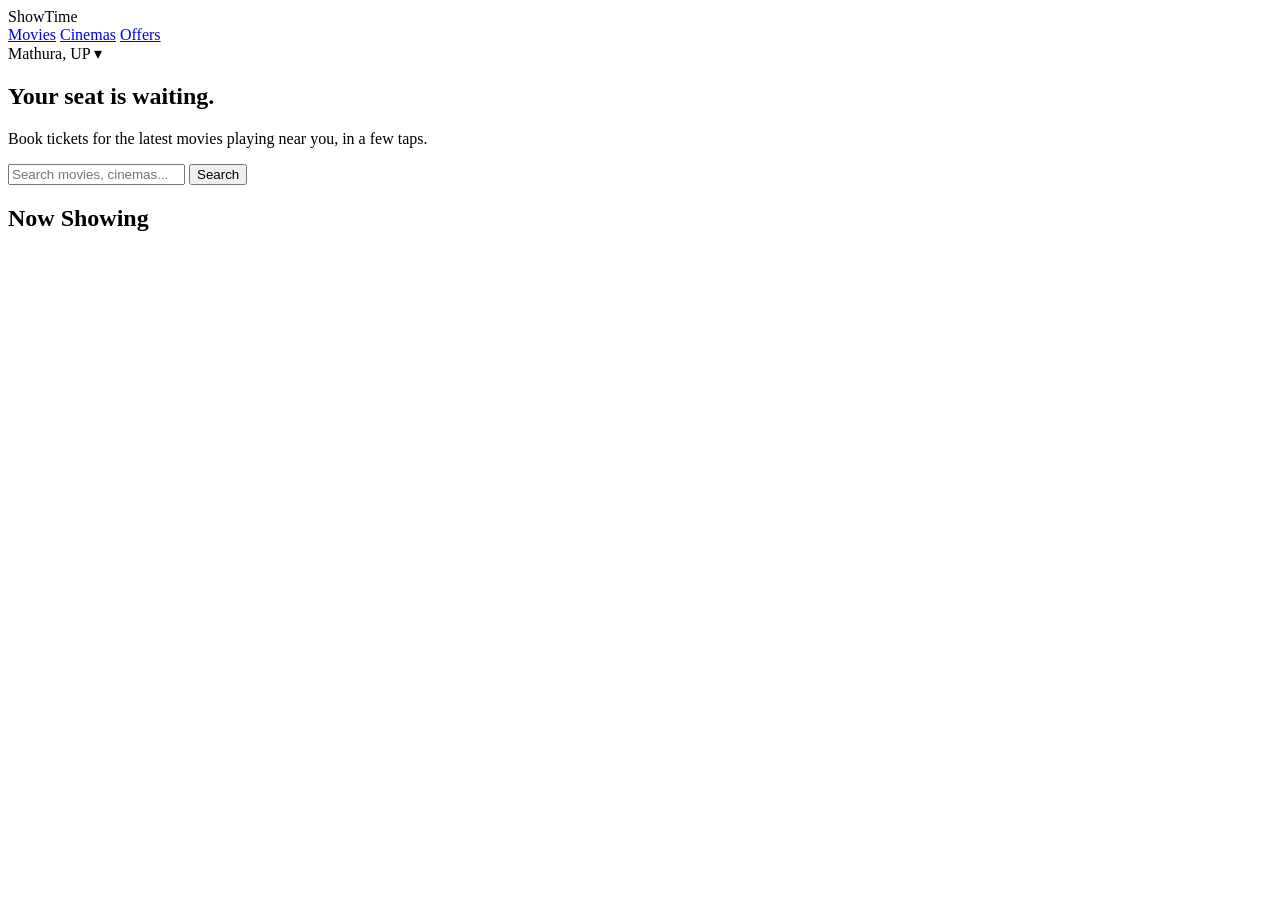
==== index.html @ fbb09d0e "landing page" ====
<!DOCTYPE html>
<html lang="en">
<head>
<meta charset="UTF-8">
<meta name="viewport" content="width=device-width, initial-scale=1">
<title>ShowTime — Book Movie Tickets</title>
<link rel="stylesheet" href="css/style.css">
</head>
<body>

  <nav class="navbar">
    <div class="logo">Show<span>Time</span></div>
    <div class="nav-links">
      <a href="index.html">Movies</a>
      <a href="#">Cinemas</a>
      <a href="#">Offers</a>
    </div>
    <div class="city-picker">Mathura, UP ▾</div>
  </nav>

  <section class="hero">
    <h1>Your seat is waiting.</h1>
    <p>Book tickets for the latest movies playing near you, in a few taps.</p>
    <div class="search-bar">
      <input type="text" placeholder="Search movies, cinemas...">
      <button>Search</button>
    </div>
  </section>

  <div class="section-heading">
    <h2>Now Showing</h2>
    <span id="movie-count"></span>
  </div>

  <div class="movie-grid" id="movie-grid">
    <!-- movie cards injected by js/script.js -->
  </div>

  <script src="js/script.js"></script>
</body>
</html>
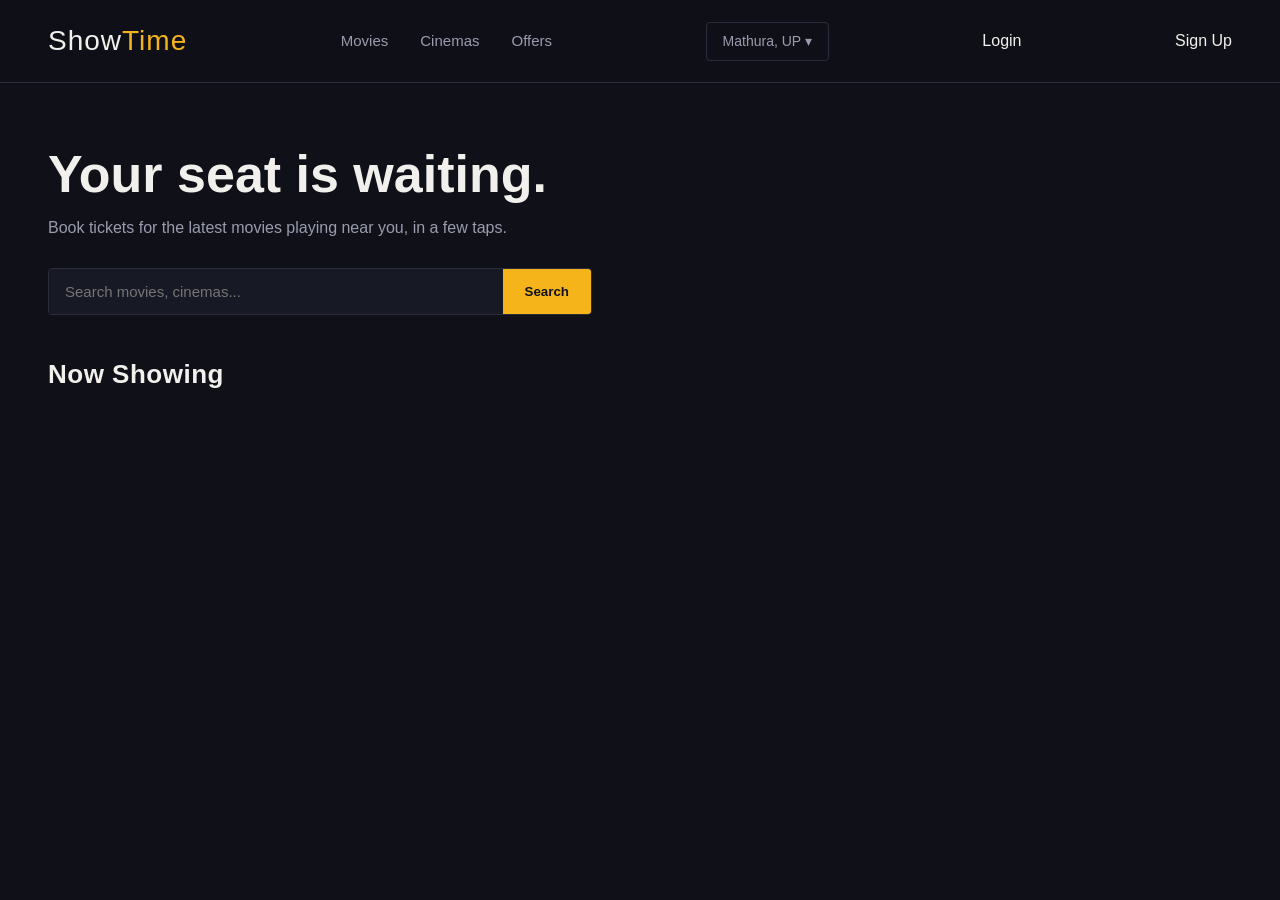
==== commit 0e29f29c: "login/signup btn added" ====
--- a/index.html
+++ b/index.html
@@ -4,7 +4,7 @@
 <meta charset="UTF-8">
 <meta name="viewport" content="width=device-width, initial-scale=1">
 <title>ShowTime — Book Movie Tickets</title>
-<link rel="stylesheet" href="css/style.css">
+<link rel="stylesheet" href="style.css">
 </head>
 <body>
 
@@ -16,6 +16,8 @@
       <a href="#">Offers</a>
     </div>
     <div class="city-picker">Mathura, UP ▾</div>
+    <a href="login.html" class="login-btn">Login</a>
+    <a href="signup.html" class="signup-btn">Sign Up</a>
   </nav>
 
   <section class="hero">
@@ -38,4 +40,4 @@
 
   <script src="js/script.js"></script>
 </body>
-</html>
+</html>
--- a/style.css
+++ b/style.css
@@ -0,0 +1,382 @@
+
+:root {
+  --bg: #101118;
+  --bg-raised: #171925;
+  --card: #1c1e2b;
+  --text: #F1F0EC;
+  --text-dim: #9A9CAE;
+  --gold: #F4B41A;
+  --border: #2A2C3B;
+  --radius: 4px;
+}
+
+* { box-sizing: border-box; margin: 0; padding: 0; }
+
+body {
+  background: var(--bg);
+  color: var(--text);
+  font-family: 'Inter', sans-serif;
+  line-height: 1.5;
+}
+
+a { color: inherit; text-decoration: none; }
+
+/* ---------- NAVBAR ---------- */
+.navbar {
+  display: flex;
+  align-items: center;
+  justify-content: space-between;
+  padding: 20px 48px;
+  border-bottom: 1px solid var(--border);
+  position: sticky;
+  top: 0;
+  background: rgba(16,17,24,0.92);
+  backdrop-filter: blur(6px);
+  z-index: 10;
+}
+
+.logo {
+  font-family: 'Bebas Neue', sans-serif;
+  font-size: 28px;
+  letter-spacing: 1px;
+}
+
+.logo span { color: var(--gold); }
+
+.nav-links { display: flex; gap: 32px; font-size: 15px; color: var(--text-dim); }
+.nav-links a:hover { color: var(--text); }
+
+.city-picker {
+  border: 1px solid var(--border);
+  padding: 8px 16px;
+  border-radius: var(--radius);
+  font-size: 14px;
+  color: var(--text-dim);
+}
+
+/* ---------- HERO ---------- */
+.hero {
+  padding: 64px 48px 40px;
+  max-width: 640px;
+}
+
+.hero h1 {
+  font-family: 'Bebas Neue', sans-serif;
+  font-size: 52px;
+  line-height: 1.05;
+  margin-bottom: 14px;
+}
+
+.hero p {
+  color: var(--text-dim);
+  font-size: 16px;
+  margin-bottom: 28px;
+}
+
+.search-bar {
+  display: flex;
+  border: 1px solid var(--border);
+  border-radius: var(--radius);
+  overflow: hidden;
+}
+
+.search-bar input {
+  flex: 1;
+  background: var(--bg-raised);
+  border: none;
+  padding: 14px 16px;
+  color: var(--text);
+  font-size: 15px;
+}
+
+.search-bar input:focus { outline: none; }
+
+.search-bar button {
+  background: var(--gold);
+  color: #101118;
+  border: none;
+  padding: 0 22px;
+  font-weight: 600;
+  cursor: pointer;
+}
+
+/* ---------- MOVIE GRID ---------- */
+.section-heading {
+  padding: 0 48px;
+  margin-bottom: 20px;
+  display: flex;
+  align-items: baseline;
+  justify-content: space-between;
+}
+
+.section-heading h2 {
+  font-family: 'Bebas Neue', sans-serif;
+  font-size: 26px;
+  letter-spacing: 0.5px;
+}
+
+.section-heading span { color: var(--text-dim); font-size: 14px; }
+
+.movie-grid {
+  padding: 0 48px 60px;
+  display: grid;
+  grid-template-columns: repeat(auto-fill, minmax(220px, 1fr));
+  gap: 24px;
+}
+
+.movie-card {
+  background: var(--card);
+  border: 1px solid var(--border);
+  border-radius: var(--radius);
+  overflow: hidden;
+  cursor: pointer;
+  transition: border-color 0.15s ease;
+}
+
+.movie-card:hover { border-color: var(--gold); }
+
+.movie-poster {
+  height: 260px;
+  display: flex;
+  align-items: flex-end;
+  padding: 14px;
+  position: relative;
+}
+
+.movie-poster .cert {
+  position: absolute;
+  top: 12px;
+  right: 12px;
+  background: rgba(0,0,0,0.55);
+  padding: 2px 8px;
+  font-size: 12px;
+  border-radius: var(--radius);
+}
+
+.movie-poster .rating {
+  background: rgba(0,0,0,0.55);
+  padding: 4px 10px;
+  border-radius: var(--radius);
+  font-size: 13px;
+  font-weight: 600;
+}
+
+.movie-info { padding: 14px 16px 18px; }
+
+.movie-info h3 { font-size: 16px; margin-bottom: 4px; }
+
+.movie-info p { font-size: 13px; color: var(--text-dim); }
+
+.movie-info .meta { margin-top: 8px; font-size: 12px; color: var(--text-dim); display: flex; gap: 10px; }
+
+/* ---------- SEAT SELECTION (page 2, WIP) ---------- */
+.seat-page { padding: 40px 48px; max-width: 900px; margin: 0 auto; }
+
+.screen-label {
+  text-align: center;
+  color: var(--text-dim);
+  font-size: 13px;
+  letter-spacing: 3px;
+  margin-bottom: 6px;
+}
+
+.screen-curve {
+  height: 6px;
+  background: linear-gradient(90deg, transparent, var(--gold), transparent);
+  border-radius: 50%;
+  margin-bottom: 40px;
+}
+
+.seat-map { display: grid; gap: 10px; justify-content: center; margin-bottom: 40px; }
+
+.seat-row { display: flex; gap: 10px; align-items: center; justify-content: center; }
+
+.row-label { width: 20px; color: var(--text-dim); font-size: 13px; }
+
+.seat {
+  width: 28px;
+  height: 28px;
+  border-radius: 6px 6px 2px 2px;
+  border: 1px solid var(--border);
+  background: var(--bg-raised);
+  cursor: pointer;
+}
+
+.seat.selected { background: var(--gold); border-color: var(--gold); }
+.seat.taken { background: #3a3c4d; cursor: not-allowed; opacity: 0.5; }
+
+.legend { display: flex; gap: 24px; justify-content: center; font-size: 13px; color: var(--text-dim); margin-bottom: 32px; }
+.legend .box { display: inline-block; width: 14px; height: 14px; border-radius: 3px; margin-right: 6px; vertical-align: middle; }
+
+.booking-summary {
+  border-top: 1px solid var(--border);
+  padding-top: 24px;
+  display: flex;
+  justify-content: space-between;
+  align-items: center;
+}
+
+.pay-btn {
+  background: var(--gold);
+  color: #101118;
+  border: none;
+  padding: 14px 32px;
+  font-weight: 700;
+  border-radius: var(--radius);
+  cursor: pointer;
+  font-size: 15px;
+}
+
+/* ---------- AUTH (login.html / signup.html) ---------- */
+.auth-page {
+  max-width: 380px;
+  margin: 60px auto;
+  padding: 32px;
+  background: var(--card);
+  border: 1px solid var(--border);
+  border-radius: var(--radius);
+}
+
+.auth-page h2 {
+  font-family: 'Bebas Neue', sans-serif;
+  font-size: 30px;
+  margin-bottom: 6px;
+}
+
+.auth-page p.sub { color: var(--text-dim); font-size: 14px; margin-bottom: 24px; }
+
+.form-group { margin-bottom: 16px; }
+
+.form-group label { display: block; font-size: 13px; color: var(--text-dim); margin-bottom: 6px; }
+
+.form-group input {
+  width: 100%;
+  background: var(--bg-raised);
+  border: 1px solid var(--border);
+  border-radius: var(--radius);
+  padding: 12px 14px;
+  color: var(--text);
+  font-size: 14px;
+}
+
+.form-group input:focus { outline: none; border-color: var(--gold); }
+
+.auth-submit {
+  width: 100%;
+  background: var(--gold);
+  color: #101118;
+  border: none;
+  padding: 13px;
+  border-radius: var(--radius);
+  font-weight: 700;
+  font-size: 15px;
+  cursor: pointer;
+  margin-top: 8px;
+}
+
+.auth-switch { text-align: center; margin-top: 18px; font-size: 13px; color: var(--text-dim); }
+.auth-switch a { color: var(--gold); }
+
+/* ---------- SHOWTIMES (showtimes.html) ---------- */
+.showtimes-page { padding: 40px 48px; max-width: 800px; margin: 0 auto; }
+
+.showtimes-page h2 { font-family: 'Bebas Neue', sans-serif; font-size: 30px; margin-bottom: 4px; }
+.showtimes-page p.sub { color: var(--text-dim); margin-bottom: 28px; }
+
+.picker-label { font-size: 13px; color: var(--text-dim); margin-bottom: 10px; text-transform: uppercase; letter-spacing: 1px; }
+
+.date-row, .cinema-row { display: flex; gap: 10px; flex-wrap: wrap; margin-bottom: 30px; }
+
+.date-chip, .cinema-card, .time-chip {
+  border: 1px solid var(--border);
+  background: var(--card);
+  border-radius: var(--radius);
+  padding: 10px 16px;
+  cursor: pointer;
+  font-size: 14px;
+}
+
+.date-chip.active, .cinema-card.active, .time-chip.active {
+  border-color: var(--gold);
+  background: rgba(244, 180, 26, 0.1);
+  color: var(--gold);
+}
+
+.cinema-card { flex: 1 1 220px; }
+.cinema-card h4 { font-size: 15px; margin-bottom: 4px; color: var(--text); }
+.cinema-card p { font-size: 12px; color: var(--text-dim); }
+
+.time-row { display: flex; gap: 10px; flex-wrap: wrap; margin-bottom: 36px; }
+
+.continue-btn {
+  background: var(--gold);
+  color: #101118;
+  border: none;
+  padding: 14px 36px;
+  font-weight: 700;
+  border-radius: var(--radius);
+  cursor: pointer;
+  font-size: 15px;
+}
+
+/* ---------- PAYMENT (payment.html) ---------- */
+.payment-page { padding: 40px 48px; max-width: 640px; margin: 0 auto; }
+
+.payment-page h2 { font-family: 'Bebas Neue', sans-serif; font-size: 30px; margin-bottom: 20px; }
+
+.order-summary {
+  background: var(--card);
+  border: 1px solid var(--border);
+  border-radius: var(--radius);
+  padding: 18px 20px;
+  margin-bottom: 28px;
+  font-size: 14px;
+}
+
+.order-summary .row { display: flex; justify-content: space-between; padding: 6px 0; color: var(--text-dim); }
+.order-summary .row.total { color: var(--text); font-weight: 700; border-top: 1px solid var(--border); margin-top: 8px; padding-top: 12px; }
+
+.pay-methods { display: flex; gap: 12px; margin-bottom: 28px; }
+
+.pay-method {
+  flex: 1;
+  border: 1px solid var(--border);
+  border-radius: var(--radius);
+  padding: 16px;
+  text-align: center;
+  cursor: pointer;
+  font-size: 14px;
+}
+
+.pay-method.active { border-color: var(--gold); color: var(--gold); }
+
+.confirm-box {
+  text-align: center;
+  padding: 40px 20px;
+}
+
+.confirm-box .tick {
+  width: 64px; height: 64px;
+  border-radius: 50%;
+  background: var(--gold);
+  color: #101118;
+  font-size: 32px;
+  display: flex; align-items: center; justify-content: center;
+  margin: 0 auto 20px;
+}
+
+.qr-box {
+  width: 140px; height: 140px;
+  background: var(--bg-raised);
+  border: 1px dashed var(--border);
+  margin: 24px auto;
+  display: flex; align-items: center; justify-content: center;
+  color: var(--text-dim);
+  font-size: 12px;
+}
+
+@media (max-width: 640px) {
+  .navbar, .hero, .section-heading, .movie-grid, .seat-page, .auth-page, .showtimes-page, .payment-page { padding-left: 20px; padding-right: 20px; }
+  .nav-links { display: none; }
+  .hero h1 { font-size: 38px; }
+}
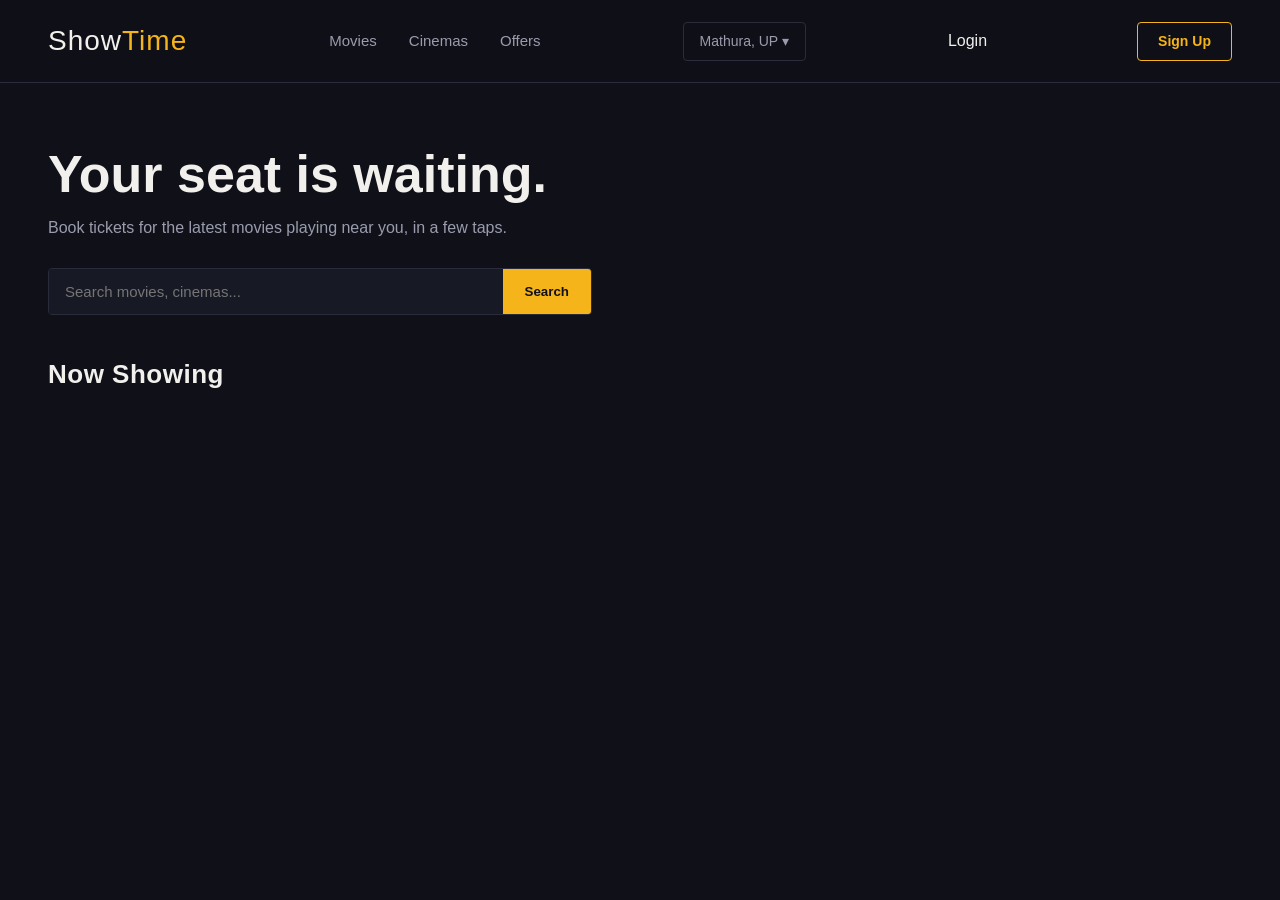
==== commit 371db896: "changes" ====
--- a/index.html
+++ b/index.html
@@ -40,4 +40,4 @@
 
   <script src="js/script.js"></script>
 </body>
-</html>+</html>
--- a/style.css
+++ b/style.css
@@ -73,6 +73,17 @@
   margin-bottom: 28px;
 }
 
+.signup-btn {
+  margin-left: 8px;
+  background: transparent;
+  border: 1px solid var(--gold);
+  color: var(--gold);
+  padding: 8px 20px;
+  border-radius: var(--radius);
+  font-size: 14px;
+  font-weight: 600;
+}
+
 .search-bar {
   display: flex;
   border: 1px solid var(--border);
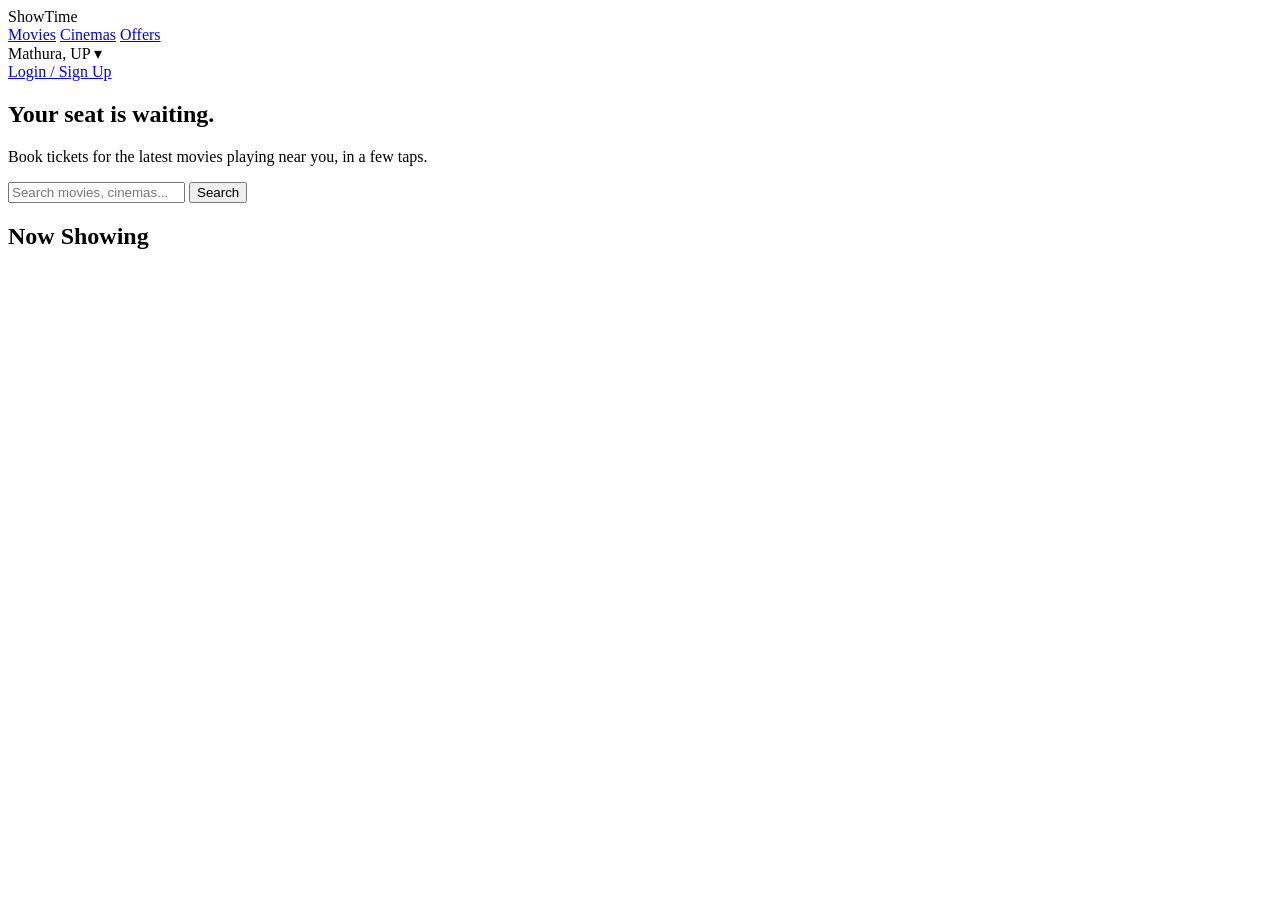
==== commit f4b51353: "index" ====
--- a/index.html
+++ b/index.html
@@ -4,7 +4,7 @@
 <meta charset="UTF-8">
 <meta name="viewport" content="width=device-width, initial-scale=1">
 <title>ShowTime — Book Movie Tickets</title>
-<link rel="stylesheet" href="style.css">
+<link rel="stylesheet" href="css/style.css">
 </head>
 <body>
 
@@ -16,8 +16,7 @@
       <a href="#">Offers</a>
     </div>
     <div class="city-picker">Mathura, UP ▾</div>
-    <a href="login.html" class="login-btn">Login</a>
-    <a href="signup.html" class="signup-btn">Sign Up</a>
+    <a href="login.html" class="login-btn">Login / Sign Up</a>
   </nav>
 
   <section class="hero">
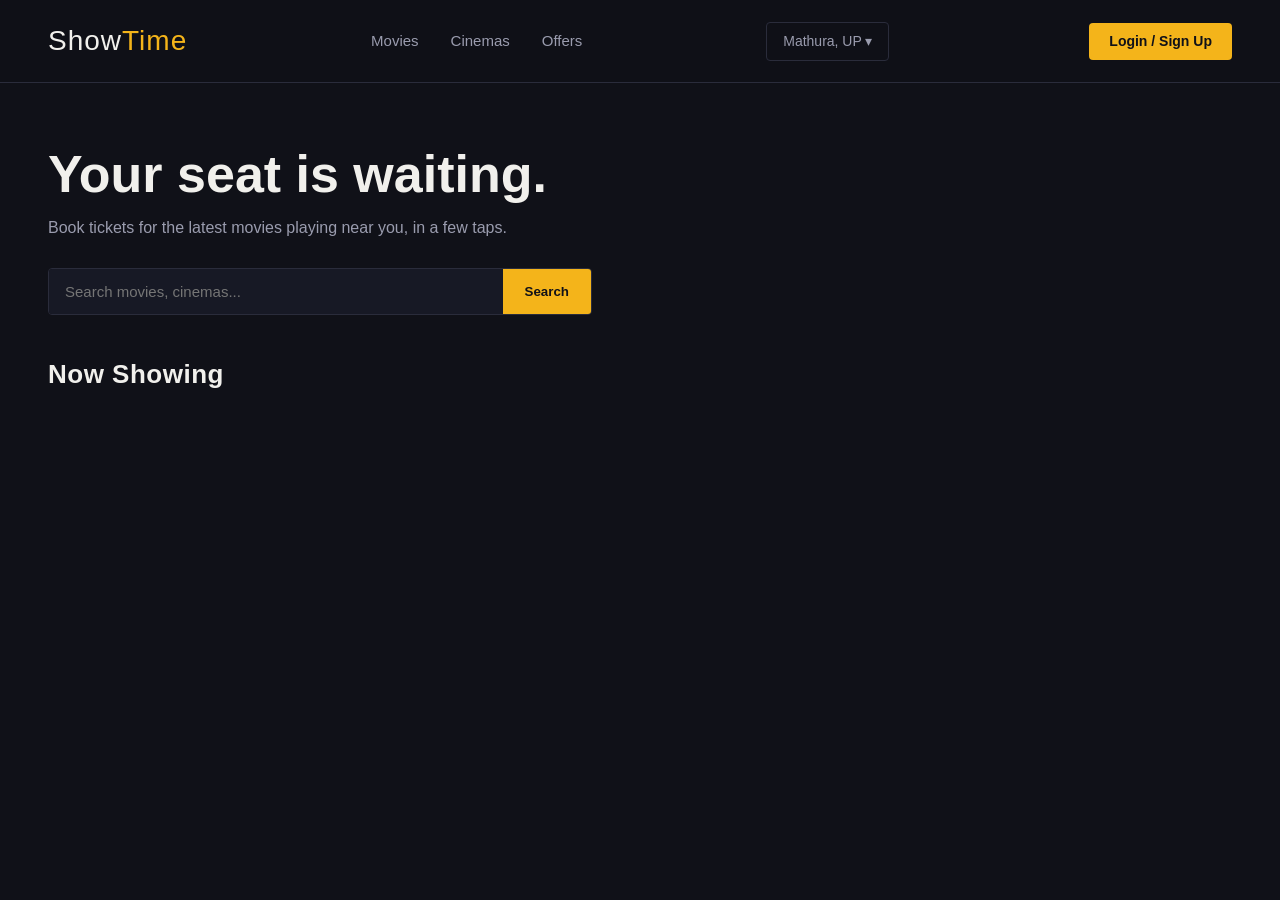
==== commit 185baee2: "index" ====
--- a/index.html
+++ b/index.html
@@ -4,7 +4,7 @@
 <meta charset="UTF-8">
 <meta name="viewport" content="width=device-width, initial-scale=1">
 <title>ShowTime — Book Movie Tickets</title>
-<link rel="stylesheet" href="css/style.css">
+<link rel="stylesheet" href="style.css">
 </head>
 <body>
 
--- a/style.css
+++ b/style.css
@@ -0,0 +1,403 @@
+
+:root {
+  --bg: #101118;
+  --bg-raised: #171925;
+  --card: #1c1e2b;
+  --text: #F1F0EC;
+  --text-dim: #9A9CAE;
+  --gold: #F4B41A;
+  --border: #2A2C3B;
+  --radius: 4px;
+}
+
+* { box-sizing: border-box; margin: 0; padding: 0; }
+
+body {
+  background: var(--bg);
+  color: var(--text);
+  font-family: 'Inter', sans-serif;
+  line-height: 1.5;
+}
+
+a { color: inherit; text-decoration: none; }
+
+/* ---------- NAVBAR ---------- */
+.navbar {
+  display: flex;
+  align-items: center;
+  justify-content: space-between;
+  padding: 20px 48px;
+  border-bottom: 1px solid var(--border);
+  position: sticky;
+  top: 0;
+  background: rgba(16,17,24,0.92);
+  backdrop-filter: blur(6px);
+  z-index: 10;
+}
+
+.logo {
+  font-family: 'Bebas Neue', sans-serif;
+  font-size: 28px;
+  letter-spacing: 1px;
+}
+
+.logo span { color: var(--gold); }
+
+.nav-links { display: flex; gap: 32px; font-size: 15px; color: var(--text-dim); }
+.nav-links a:hover { color: var(--text); }
+
+.city-picker {
+  border: 1px solid var(--border);
+  padding: 8px 16px;
+  border-radius: var(--radius);
+  font-size: 14px;
+  color: var(--text-dim);
+}
+
+.login-btn {
+  margin-left: 16px;
+  background: var(--gold);
+  color: #101118;
+  padding: 8px 20px;
+  border-radius: var(--radius);
+  font-size: 14px;
+  font-weight: 600;
+}
+
+.signup-btn {
+  margin-left: 8px;
+  background: transparent;
+  border: 1px solid var(--gold);
+  color: var(--gold);
+  padding: 8px 20px;
+  border-radius: var(--radius);
+  font-size: 14px;
+  font-weight: 600;
+}
+
+/* ---------- HERO ---------- */
+.hero {
+  padding: 64px 48px 40px;
+  max-width: 640px;
+}
+
+.hero h1 {
+  font-family: 'Bebas Neue', sans-serif;
+  font-size: 52px;
+  line-height: 1.05;
+  margin-bottom: 14px;
+}
+
+.hero p {
+  color: var(--text-dim);
+  font-size: 16px;
+  margin-bottom: 28px;
+}
+
+.search-bar {
+  display: flex;
+  border: 1px solid var(--border);
+  border-radius: var(--radius);
+  overflow: hidden;
+}
+
+.search-bar input {
+  flex: 1;
+  background: var(--bg-raised);
+  border: none;
+  padding: 14px 16px;
+  color: var(--text);
+  font-size: 15px;
+}
+
+.search-bar input:focus { outline: none; }
+
+.search-bar button {
+  background: var(--gold);
+  color: #101118;
+  border: none;
+  padding: 0 22px;
+  font-weight: 600;
+  cursor: pointer;
+}
+
+/* ---------- MOVIE GRID ---------- */
+.section-heading {
+  padding: 0 48px;
+  margin-bottom: 20px;
+  display: flex;
+  align-items: baseline;
+  justify-content: space-between;
+}
+
+.section-heading h2 {
+  font-family: 'Bebas Neue', sans-serif;
+  font-size: 26px;
+  letter-spacing: 0.5px;
+}
+
+.section-heading span { color: var(--text-dim); font-size: 14px; }
+
+.movie-grid {
+  padding: 0 48px 60px;
+  display: grid;
+  grid-template-columns: repeat(auto-fill, minmax(220px, 1fr));
+  gap: 24px;
+}
+
+.movie-card {
+  background: var(--card);
+  border: 1px solid var(--border);
+  border-radius: var(--radius);
+  overflow: hidden;
+  cursor: pointer;
+  transition: border-color 0.15s ease;
+}
+
+.movie-card:hover { border-color: var(--gold); }
+
+.movie-poster {
+  height: 260px;
+  display: flex;
+  align-items: flex-end;
+  padding: 14px;
+  position: relative;
+}
+
+.movie-poster .cert {
+  position: absolute;
+  top: 12px;
+  right: 12px;
+  background: rgba(0,0,0,0.55);
+  padding: 2px 8px;
+  font-size: 12px;
+  border-radius: var(--radius);
+}
+
+.movie-poster .rating {
+  background: rgba(0,0,0,0.55);
+  padding: 4px 10px;
+  border-radius: var(--radius);
+  font-size: 13px;
+  font-weight: 600;
+}
+
+.movie-info { padding: 14px 16px 18px; }
+
+.movie-info h3 { font-size: 16px; margin-bottom: 4px; }
+
+.movie-info p { font-size: 13px; color: var(--text-dim); }
+
+.movie-info .meta { margin-top: 8px; font-size: 12px; color: var(--text-dim); display: flex; gap: 10px; }
+
+/* ---------- SEAT SELECTION (page 2, WIP) ---------- */
+.seat-page { padding: 40px 48px; max-width: 900px; margin: 0 auto; }
+
+.screen-label {
+  text-align: center;
+  color: var(--text-dim);
+  font-size: 13px;
+  letter-spacing: 3px;
+  margin-bottom: 6px;
+}
+
+.screen-curve {
+  height: 6px;
+  background: linear-gradient(90deg, transparent, var(--gold), transparent);
+  border-radius: 50%;
+  margin-bottom: 40px;
+}
+
+.seat-map { display: grid; gap: 10px; justify-content: center; margin-bottom: 40px; }
+
+.seat-row { display: flex; gap: 10px; align-items: center; justify-content: center; }
+
+.row-label { width: 20px; color: var(--text-dim); font-size: 13px; }
+
+.seat {
+  width: 28px;
+  height: 28px;
+  border-radius: 6px 6px 2px 2px;
+  border: 1px solid var(--border);
+  background: var(--bg-raised);
+  cursor: pointer;
+}
+
+.seat.selected { background: var(--gold); border-color: var(--gold); }
+.seat.taken { background: #3a3c4d; cursor: not-allowed; opacity: 0.5; }
+
+.legend { display: flex; gap: 24px; justify-content: center; font-size: 13px; color: var(--text-dim); margin-bottom: 32px; }
+.legend .box { display: inline-block; width: 14px; height: 14px; border-radius: 3px; margin-right: 6px; vertical-align: middle; }
+
+.booking-summary {
+  border-top: 1px solid var(--border);
+  padding-top: 24px;
+  display: flex;
+  justify-content: space-between;
+  align-items: center;
+}
+
+.pay-btn {
+  background: var(--gold);
+  color: #101118;
+  border: none;
+  padding: 14px 32px;
+  font-weight: 700;
+  border-radius: var(--radius);
+  cursor: pointer;
+  font-size: 15px;
+}
+
+/* ---------- AUTH (login.html / signup.html) ---------- */
+.auth-page {
+  max-width: 380px;
+  margin: 60px auto;
+  padding: 32px;
+  background: var(--card);
+  border: 1px solid var(--border);
+  border-radius: var(--radius);
+}
+
+.auth-page h2 {
+  font-family: 'Bebas Neue', sans-serif;
+  font-size: 30px;
+  margin-bottom: 6px;
+}
+
+.auth-page p.sub { color: var(--text-dim); font-size: 14px; margin-bottom: 24px; }
+
+.form-group { margin-bottom: 16px; }
+
+.form-group label { display: block; font-size: 13px; color: var(--text-dim); margin-bottom: 6px; }
+
+.form-group input {
+  width: 100%;
+  background: var(--bg-raised);
+  border: 1px solid var(--border);
+  border-radius: var(--radius);
+  padding: 12px 14px;
+  color: var(--text);
+  font-size: 14px;
+}
+
+.form-group input:focus { outline: none; border-color: var(--gold); }
+
+.auth-submit {
+  width: 100%;
+  background: var(--gold);
+  color: #101118;
+  border: none;
+  padding: 13px;
+  border-radius: var(--radius);
+  font-weight: 700;
+  font-size: 15px;
+  cursor: pointer;
+  margin-top: 8px;
+}
+
+.auth-switch { text-align: center; margin-top: 18px; font-size: 13px; color: var(--text-dim); }
+.auth-switch a { color: var(--gold); }
+
+/* ---------- SHOWTIMES (showtimes.html) ---------- */
+.showtimes-page { padding: 40px 48px; max-width: 800px; margin: 0 auto; }
+
+.showtimes-page h2 { font-family: 'Bebas Neue', sans-serif; font-size: 30px; margin-bottom: 4px; }
+.showtimes-page p.sub { color: var(--text-dim); margin-bottom: 28px; }
+
+.picker-label { font-size: 13px; color: var(--text-dim); margin-bottom: 10px; text-transform: uppercase; letter-spacing: 1px; }
+
+.date-row, .cinema-row { display: flex; gap: 10px; flex-wrap: wrap; margin-bottom: 30px; }
+
+.date-chip, .cinema-card, .time-chip {
+  border: 1px solid var(--border);
+  background: var(--card);
+  border-radius: var(--radius);
+  padding: 10px 16px;
+  cursor: pointer;
+  font-size: 14px;
+}
+
+.date-chip.active, .cinema-card.active, .time-chip.active {
+  border-color: var(--gold);
+  background: rgba(244, 180, 26, 0.1);
+  color: var(--gold);
+}
+
+.cinema-card { flex: 1 1 220px; }
+.cinema-card h4 { font-size: 15px; margin-bottom: 4px; color: var(--text); }
+.cinema-card p { font-size: 12px; color: var(--text-dim); }
+
+.time-row { display: flex; gap: 10px; flex-wrap: wrap; margin-bottom: 36px; }
+
+.continue-btn {
+  background: var(--gold);
+  color: #101118;
+  border: none;
+  padding: 14px 36px;
+  font-weight: 700;
+  border-radius: var(--radius);
+  cursor: pointer;
+  font-size: 15px;
+}
+
+/* ---------- PAYMENT (payment.html) ---------- */
+.payment-page { padding: 40px 48px; max-width: 640px; margin: 0 auto; }
+
+.payment-page h2 { font-family: 'Bebas Neue', sans-serif; font-size: 30px; margin-bottom: 20px; }
+
+.order-summary {
+  background: var(--card);
+  border: 1px solid var(--border);
+  border-radius: var(--radius);
+  padding: 18px 20px;
+  margin-bottom: 28px;
+  font-size: 14px;
+}
+
+.order-summary .row { display: flex; justify-content: space-between; padding: 6px 0; color: var(--text-dim); }
+.order-summary .row.total { color: var(--text); font-weight: 700; border-top: 1px solid var(--border); margin-top: 8px; padding-top: 12px; }
+
+.pay-methods { display: flex; gap: 12px; margin-bottom: 28px; }
+
+.pay-method {
+  flex: 1;
+  border: 1px solid var(--border);
+  border-radius: var(--radius);
+  padding: 16px;
+  text-align: center;
+  cursor: pointer;
+  font-size: 14px;
+}
+
+.pay-method.active { border-color: var(--gold); color: var(--gold); }
+
+.confirm-box {
+  text-align: center;
+  padding: 40px 20px;
+}
+
+.confirm-box .tick {
+  width: 64px; height: 64px;
+  border-radius: 50%;
+  background: var(--gold);
+  color: #101118;
+  font-size: 32px;
+  display: flex; align-items: center; justify-content: center;
+  margin: 0 auto 20px;
+}
+
+.qr-box {
+  width: 140px; height: 140px;
+  background: var(--bg-raised);
+  border: 1px dashed var(--border);
+  margin: 24px auto;
+  display: flex; align-items: center; justify-content: center;
+  color: var(--text-dim);
+  font-size: 12px;
+}
+
+@media (max-width: 640px) {
+  .navbar, .hero, .section-heading, .movie-grid, .seat-page, .auth-page, .showtimes-page, .payment-page { padding-left: 20px; padding-right: 20px; }
+  .nav-links { display: none; }
+  .hero h1 { font-size: 38px; }
+}
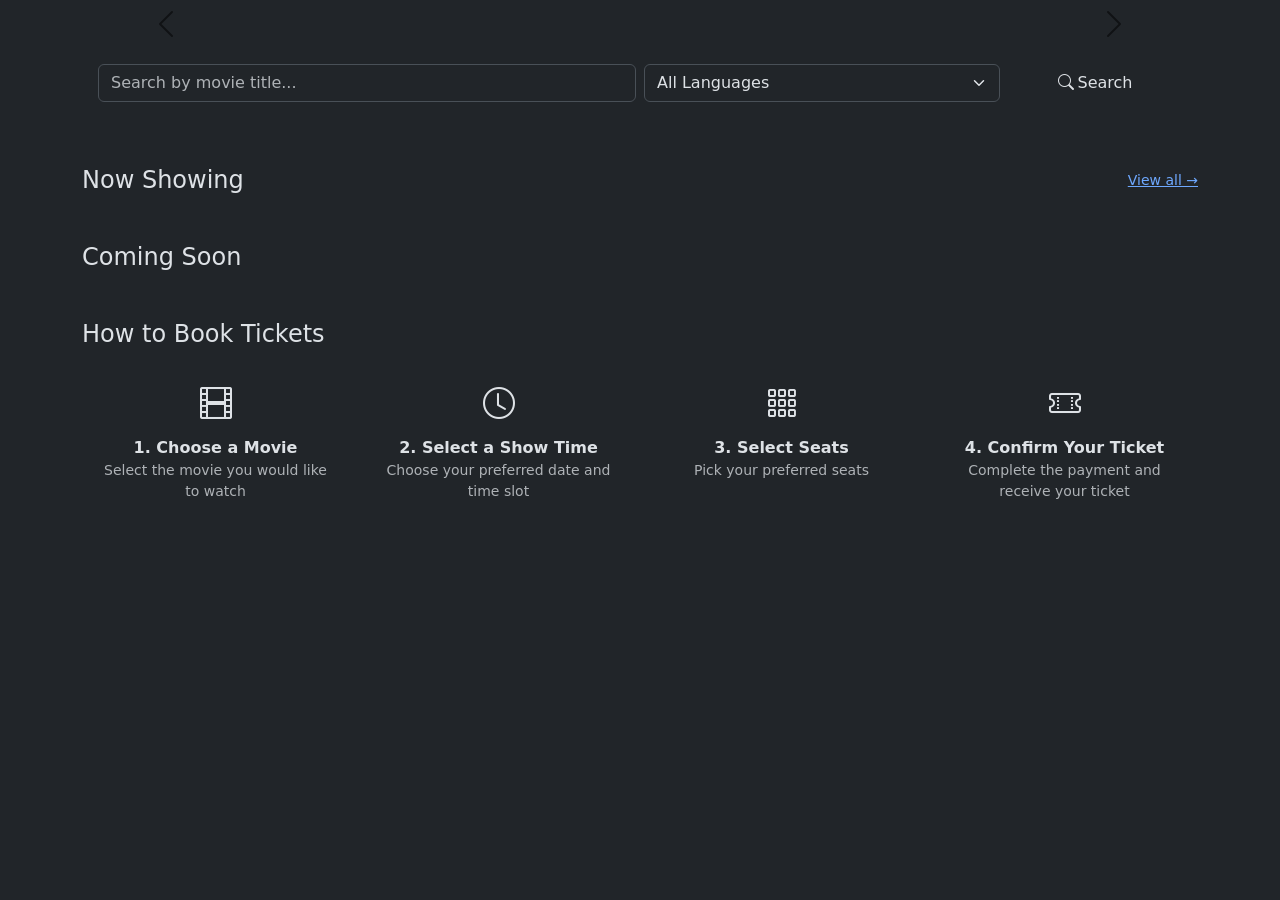
==== commit 60397fcd: "Add homepage and movie pages" ====
--- a/index.html
+++ b/index.html
@@ -1,42 +1,74 @@
 <!DOCTYPE html>
-<html lang="en">
+<html lang="en" data-bs-theme="dark">
 <head>
-<meta charset="UTF-8">
-<meta name="viewport" content="width=device-width, initial-scale=1">
-<title>ShowTime — Book Movie Tickets</title>
-<link rel="stylesheet" href="style.css">
+  <meta charset="UTF-8">
+  <meta name="viewport" content="width=device-width, initial-scale=1">
+  <title>CineBook - Book Movie Tickets Online</title>
+  <link href="https://cdn.jsdelivr.net/npm/bootstrap@5.3.3/dist/css/bootstrap.min.css" rel="stylesheet">
+  <link href="https://cdn.jsdelivr.net/npm/bootstrap-icons@1.11.3/font/bootstrap-icons.css" rel="stylesheet">
+  <link href="https://fonts.googleapis.com/css2?family=Poppins:wght@400;500;600;700&display=swap" rel="stylesheet">
+  <link rel="stylesheet" href="css/style.css?v=2">
 </head>
-<body>
+<body data-page="home">
 
-  <nav class="navbar">
-    <div class="logo">Show<span>Time</span></div>
-    <div class="nav-links">
-      <a href="index.html">Movies</a>
-      <a href="#">Cinemas</a>
-      <a href="#">Offers</a>
+  <div id="navbar"></div>
+
+  <main class="container mt-4">
+
+    <!-- top banner slider -->
+    <div id="heroCarousel" class="carousel slide" data-bs-ride="carousel">
+      <div class="carousel-inner" id="heroSlides"></div>
+      <button class="carousel-control-prev" type="button" data-bs-target="#heroCarousel" data-bs-slide="prev">
+        <span class="carousel-control-prev-icon"></span>
+      </button>
+      <button class="carousel-control-next" type="button" data-bs-target="#heroCarousel" data-bs-slide="next">
+        <span class="carousel-control-next-icon"></span>
+      </button>
     </div>
-    <div class="city-picker">Mathura, UP ▾</div>
-    <a href="login.html" class="login-btn">Login / Sign Up</a>
-  </nav>
 
-  <section class="hero">
-    <h1>Your seat is waiting.</h1>
-    <p>Book tickets for the latest movies playing near you, in a few taps.</p>
-    <div class="search-bar">
-      <input type="text" placeholder="Search movies, cinemas...">
-      <button>Search</button>
+    <!-- quick search -->
+    <div class="card-dark p-3 mt-4">
+      <form id="quickSearch" class="row g-2 align-items-center">
+        <div class="col-md-6">
+          <input type="text" id="qsText" class="form-control" placeholder="Search by movie title...">
+        </div>
+        <div class="col-md-4">
+          <select id="qsLang" class="form-select">
+            <option value="">All Languages</option>
+          </select>
+        </div>
+        <div class="col-md-2 d-grid">
+          <button class="btn btn-brand" type="submit"><i class="bi bi-search me-1"></i>Search</button>
+        </div>
+      </form>
     </div>
-  </section>
 
-  <div class="section-heading">
-    <h2>Now Showing</h2>
-    <span id="movie-count"></span>
-  </div>
+    <!-- now showing -->
+    <div class="d-flex justify-content-between align-items-center mt-5 mb-3">
+      <h4 class="section-title mb-0">Now Showing</h4>
+      <a href="movies.html" class="small">View all &rarr;</a>
+    </div>
+    <div class="row g-3" id="nowShowing"></div>
 
-  <div class="movie-grid" id="movie-grid">
-    <!-- movie cards injected by js/script.js -->
-  </div>
+    <!-- coming soon -->
+    <h4 class="section-title mt-5 mb-3">Coming Soon</h4>
+    <div class="row g-3" id="comingSoon"></div>
 
-  <script src="js/script.js"></script>
+    <!-- how it works -->
+    <h4 class="section-title mt-5 mb-3">How to Book Tickets</h4>
+    <div class="row g-3 text-center">
+      <div class="col-6 col-md-3"><div class="card-dark p-3 h-100"><i class="bi bi-film fs-2 text-brand"></i><div class="mt-2 fw-semibold">1. Choose a Movie</div><div class="small text-muted">Select the movie you would like to watch</div></div></div>
+      <div class="col-6 col-md-3"><div class="card-dark p-3 h-100"><i class="bi bi-clock fs-2 text-brand"></i><div class="mt-2 fw-semibold">2. Select a Show Time</div><div class="small text-muted">Choose your preferred date and time slot</div></div></div>
+      <div class="col-6 col-md-3"><div class="card-dark p-3 h-100"><i class="bi bi-grid-3x3-gap fs-2 text-brand"></i><div class="mt-2 fw-semibold">3. Select Seats</div><div class="small text-muted">Pick your preferred seats</div></div></div>
+      <div class="col-6 col-md-3"><div class="card-dark p-3 h-100"><i class="bi bi-ticket-perforated fs-2 text-brand"></i><div class="mt-2 fw-semibold">4. Confirm Your Ticket</div><div class="small text-muted">Complete the payment and receive your ticket</div></div></div>
+    </div>
+  </main>
+
+  <div id="footer"></div>
+
+  <script src="https://cdn.jsdelivr.net/npm/bootstrap@5.3.3/dist/js/bootstrap.bundle.min.js"></script>
+  <script src="js/data.js?v=2"></script>
+  <script src="js/common.js?v=2"></script>
+  <script src="js/home.js?v=2"></script>
 </body>
 </html>
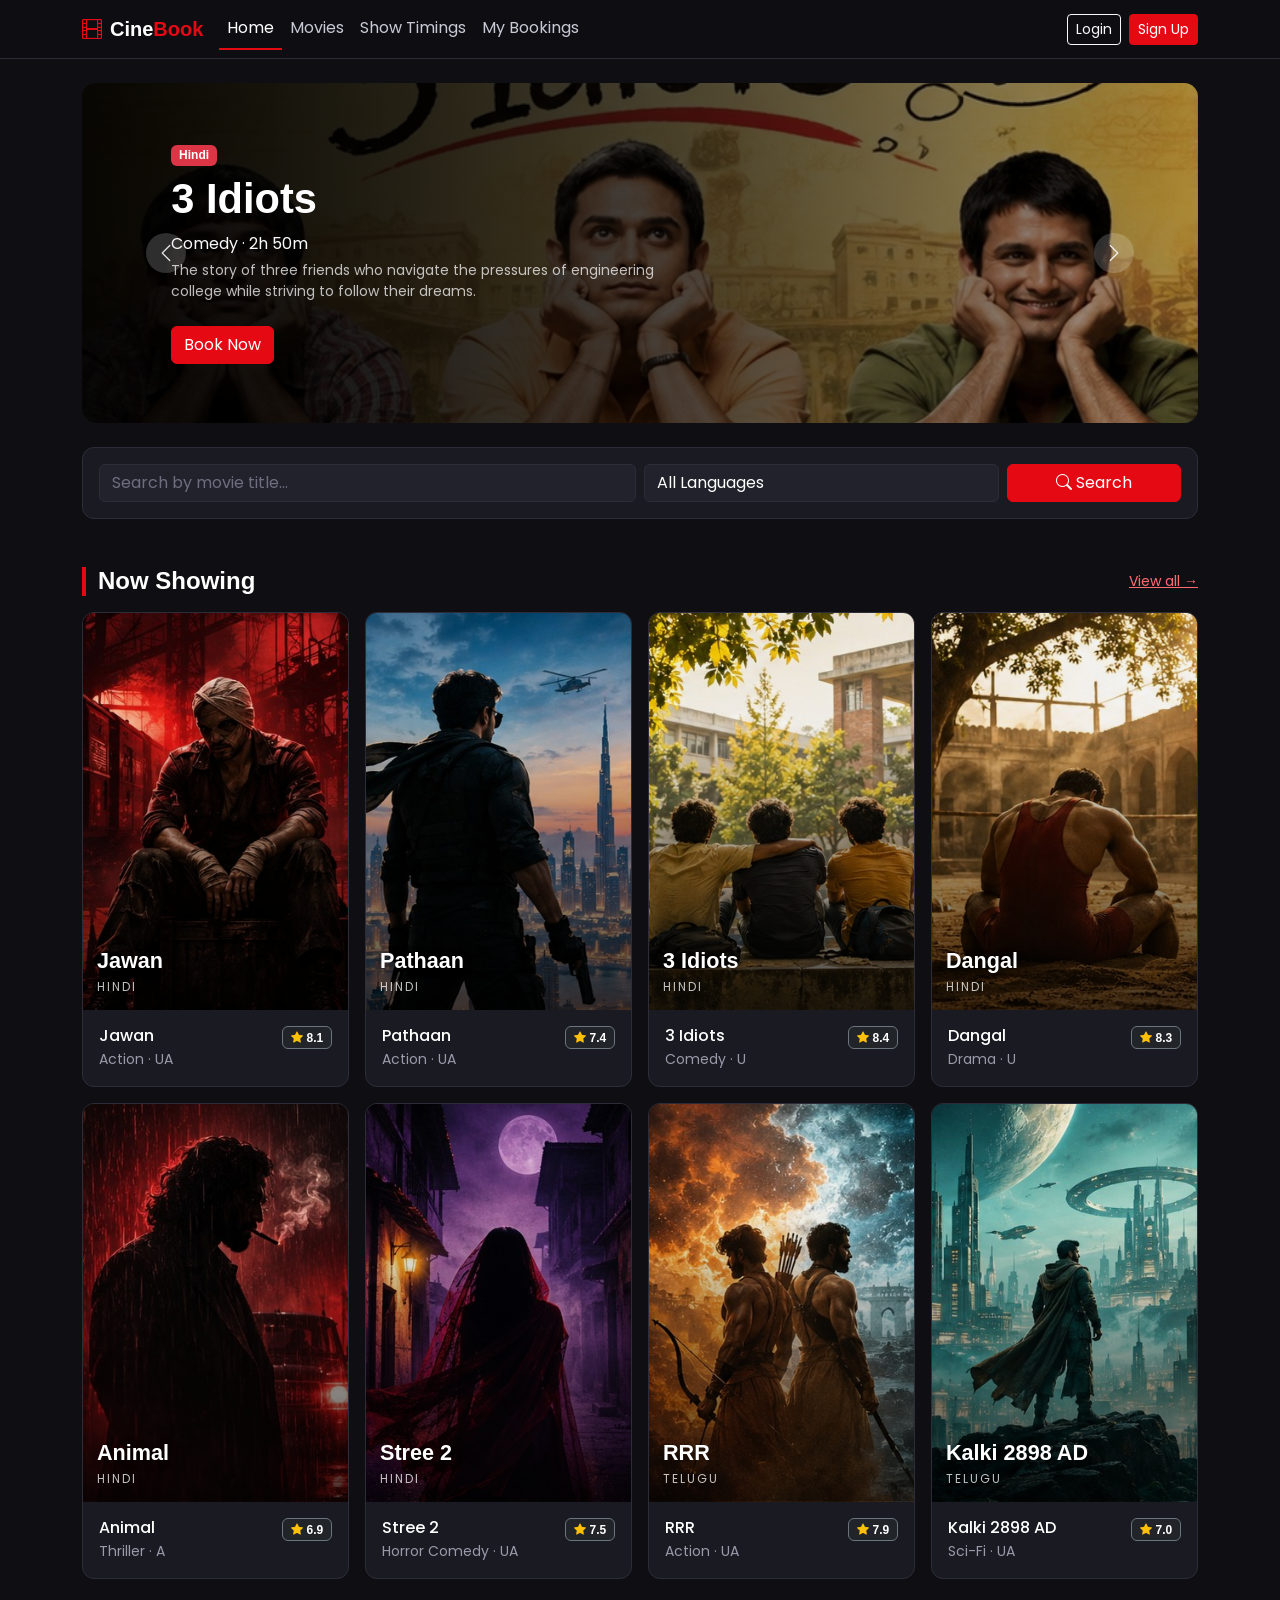
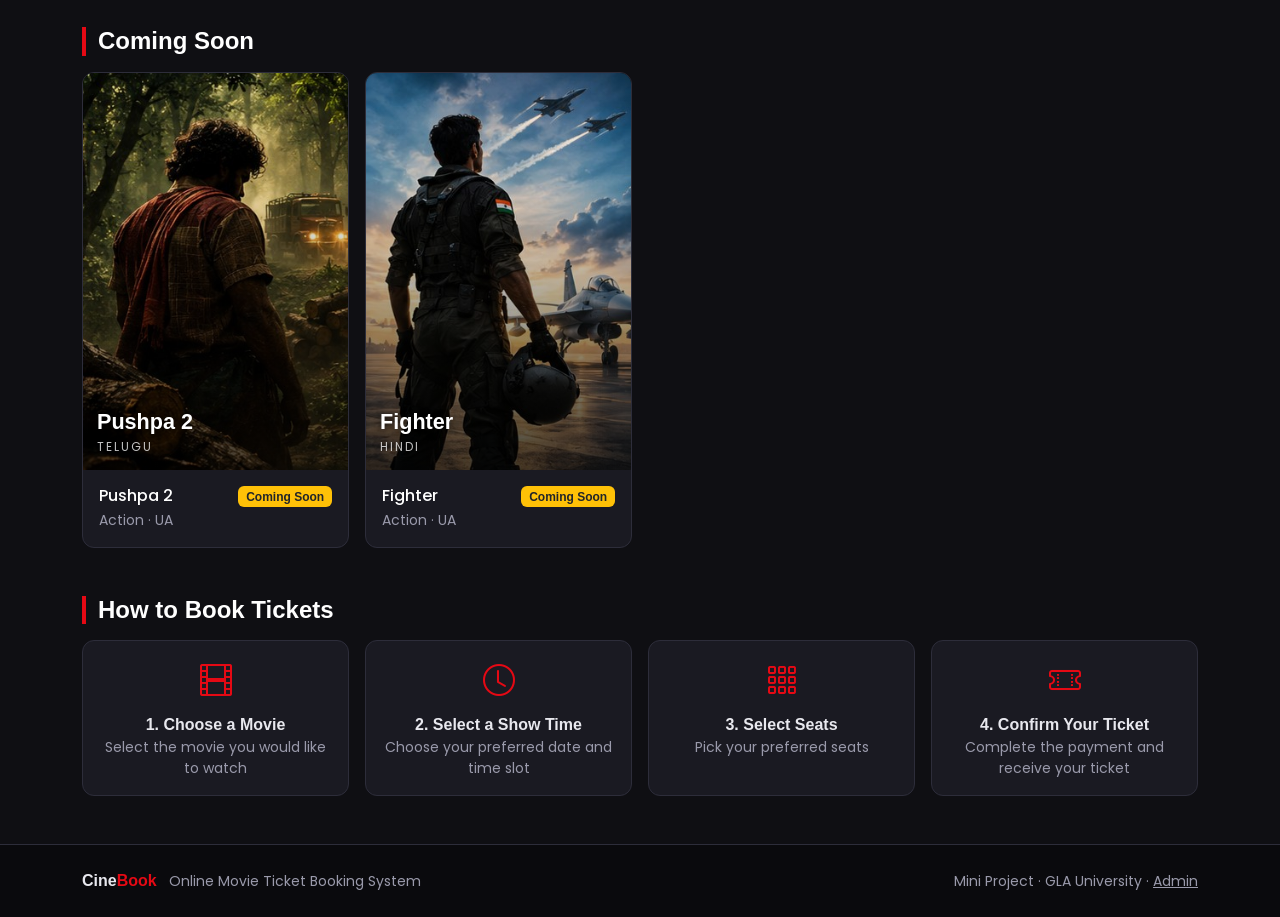
==== commit 03ed66f9: "Add cinematic movie banners and posters" ====
--- a/index.html
+++ b/index.html
@@ -7,7 +7,7 @@
   <link href="https://cdn.jsdelivr.net/npm/bootstrap@5.3.3/dist/css/bootstrap.min.css" rel="stylesheet">
   <link href="https://cdn.jsdelivr.net/npm/bootstrap-icons@1.11.3/font/bootstrap-icons.css" rel="stylesheet">
   <link href="https://fonts.googleapis.com/css2?family=Poppins:wght@400;500;600;700&display=swap" rel="stylesheet">
-  <link rel="stylesheet" href="css/style.css?v=2">
+  <link rel="stylesheet" href="css/style.css?v=6">
 </head>
 <body data-page="home">
 
@@ -67,8 +67,8 @@
   <div id="footer"></div>
 
   <script src="https://cdn.jsdelivr.net/npm/bootstrap@5.3.3/dist/js/bootstrap.bundle.min.js"></script>
-  <script src="js/data.js?v=2"></script>
-  <script src="js/common.js?v=2"></script>
-  <script src="js/home.js?v=2"></script>
+  <script src="js/data.js?v=6"></script>
+  <script src="js/common.js?v=6"></script>
+  <script src="js/home.js?v=6"></script>
 </body>
 </html>
--- a/css/style.css
+++ b/css/style.css
@@ -0,0 +1,342 @@
+/* =========================================================
+   style.css - CineBook (dark cinema theme: red + black)
+   ========================================================= */
+
+
+:root {
+  --brand: #e50914;
+  --brand-dark: #b20710;
+  --bg: #0f0f13;
+  --bg-card: #1a1a22;
+  --bg-soft: #22222c;
+  --border: #2d2d3a;
+  --text-muted: #9a9aab;
+}
+
+body {
+  background: var(--bg);
+  color: #e8e8ee;
+  font-family: 'Poppins', 'Segoe UI', sans-serif;
+  min-height: 100vh;
+}
+
+.text-brand { color: var(--brand) !important; }
+.text-muted { color: var(--text-muted) !important; }
+a { color: #ff6b73; }
+a:hover { color: #ff9399; }
+
+.btn-brand {
+  background: var(--brand);
+  border-color: var(--brand);
+  color: #fff;
+}
+.btn-brand:hover, .btn-brand:focus {
+  background: var(--brand-dark);
+  border-color: var(--brand-dark);
+  color: #fff;
+}
+.btn-outline-brand { border-color: var(--brand); color: var(--brand); }
+.btn-outline-brand:hover { background: var(--brand); color: #fff; }
+
+/* ---------- navbar / footer ---------- */
+.app-nav {
+  background: rgba(15, 15, 19, 0.96);
+  border-bottom: 1px solid var(--border);
+  backdrop-filter: blur(6px);
+}
+.app-nav .nav-link { color: #c9c9d6; }
+.app-nav .nav-link:hover, .app-nav .nav-link.active { color: #fff; }
+.app-nav .nav-link.active { border-bottom: 2px solid var(--brand); }
+.app-footer { background: #0a0a0d; border-top: 1px solid var(--border); }
+
+/* ---------- hero / carousel ---------- */
+.hero-slide {
+  height: 340px;
+  display: flex;
+  align-items: center;
+  padding: 0 8%;
+  border-radius: 14px;
+  position: relative;
+  overflow: hidden;
+}
+.hero-slide::after {
+  content: '';
+  position: absolute; inset: 0;
+  background: linear-gradient(90deg, rgba(0,0,0,.75), rgba(0,0,0,.15));
+}
+.hero-content { position: relative; z-index: 2; max-width: 520px; }
+
+/* Carousel arrows: Bootstrap's dark theme turns them black, so keep them white and visible */
+.carousel-control-prev-icon, .carousel-control-next-icon {
+  filter: none !important;
+  background-color: rgba(255, 255, 255, .2);
+  background-size: 50%;
+  border-radius: 50%;
+  width: 2.5rem; height: 2.5rem;
+}
+.carousel-control-prev-icon {
+  background-image: url("data:image/svg+xml,<svg xmlns='http://www.w3.org/2000/svg' viewBox='0 0 16 16' fill='%23fff'><path d='M11.354 1.646a.5.5 0 0 1 0 .708L5.707 8l5.647 5.646a.5.5 0 0 1-.708.708l-6-6a.5.5 0 0 1 0-.708l6-6a.5.5 0 0 1 .708 0z'/></svg>") !important;
+}
+.carousel-control-next-icon {
+  background-image: url("data:image/svg+xml,<svg xmlns='http://www.w3.org/2000/svg' viewBox='0 0 16 16' fill='%23fff'><path d='M4.646 1.646a.5.5 0 0 1 .708 0l6 6a.5.5 0 0 1 0 .708l-6 6a.5.5 0 0 1-.708-.708L10.293 8 4.646 2.354a.5.5 0 0 1 0-.708z'/></svg>") !important;
+}
+.carousel-control-prev, .carousel-control-next { z-index: 5; opacity: .9; }
+.hero-content h1 { font-weight: 700; font-size: 2.6rem; }
+
+.section-title {
+  border-left: 4px solid var(--brand);
+  padding-left: 12px;
+  font-weight: 600;
+}
+
+/* ---------- movie card ---------- */
+.movie-card {
+  background: var(--bg-card);
+  border: 1px solid var(--border);
+  border-radius: 12px;
+  overflow: hidden;
+  transition: transform .2s, box-shadow .2s;
+  height: 100%;
+}
+.movie-card:hover {
+  transform: translateY(-5px);
+  box-shadow: 0 10px 24px rgba(229, 9, 20, .25);
+}
+.poster {
+  aspect-ratio: 2 / 3;
+  display: flex;
+  flex-direction: column;
+  justify-content: flex-end;
+  padding: 14px;
+  position: relative;
+}
+.poster-title {
+  font-size: 1.35rem;
+  font-weight: 700;
+  line-height: 1.15;
+  color: #fff;
+  text-shadow: 0 2px 8px rgba(0,0,0,.6);
+}
+.poster-lang {
+  font-size: .75rem;
+  letter-spacing: 2px;
+  text-transform: uppercase;
+  color: rgba(255,255,255,.75);
+  margin-top: 4px;
+}
+.poster-big { border-radius: 14px; max-width: 300px; width: 100%; box-shadow: 0 10px 30px rgba(0,0,0,.5); }
+
+/* ---------- cards / forms ---------- */
+.card-dark {
+  background: var(--bg-card);
+  border: 1px solid var(--border);
+  border-radius: 12px;
+}
+.form-control, .form-select {
+  background: var(--bg-soft);
+  border: 1px solid var(--border);
+  color: #fff;
+}
+.form-control:focus, .form-select:focus {
+  background: var(--bg-soft);
+  color: #fff;
+  border-color: var(--brand);
+  box-shadow: 0 0 0 .2rem rgba(229, 9, 20, .2);
+}
+.form-control::placeholder { color: #6e6e80; }
+.form-label { font-size: .9rem; color: #c9c9d6; }
+
+.table-dark { --bs-table-bg: var(--bg-card); --bs-table-border-color: var(--border); }
+
+.filter-chip {
+  border: 1px solid var(--border);
+  background: var(--bg-card);
+  color: #c9c9d6;
+  border-radius: 20px;
+  padding: 4px 16px;
+  font-size: .85rem;
+  cursor: pointer;
+}
+.filter-chip.active, .filter-chip:hover { background: var(--brand); border-color: var(--brand); color: #fff; }
+
+.auth-box { max-width: 440px; margin: 50px auto; padding: 32px; }
+
+/* ---------- show timings ---------- */
+.date-tab {
+  min-width: 78px;
+  text-align: center;
+  padding: 8px 6px;
+  border: 1px solid var(--border);
+  border-radius: 10px;
+  background: var(--bg-card);
+  cursor: pointer;
+  color: #c9c9d6;
+}
+.date-tab .d { font-size: 1.3rem; font-weight: 700; line-height: 1; }
+.date-tab .w { font-size: .72rem; text-transform: uppercase; letter-spacing: 1px; }
+.date-tab.active { background: var(--brand); border-color: var(--brand); color: #fff; }
+
+.time-btn {
+  border: 1px solid #3fa34d;
+  color: #5ed16d;
+  background: transparent;
+  border-radius: 8px;
+  padding: 6px 14px;
+  font-size: .9rem;
+  text-decoration: none;
+  display: inline-block;
+}
+.time-btn:hover { background: #3fa34d; color: #fff; }
+.time-btn.full { border-color: #666; color: #666; pointer-events: none; }
+.time-btn.past { border-color: #444; color: #555; pointer-events: none; text-decoration: line-through; }
+
+/* ---------- seat selection ---------- */
+.screen-bar {
+  height: 10px;
+  background: linear-gradient(90deg, transparent, #fff, transparent);
+  border-radius: 50%;
+  opacity: .7;
+  margin: 10px auto 4px;
+  max-width: 480px;
+}
+.screen-label { text-align: center; font-size: .75rem; letter-spacing: 4px; color: var(--text-muted); margin-bottom: 26px; }
+.seat-section-label { font-size: .75rem; color: var(--text-muted); text-align: center; margin: 14px 0 6px; letter-spacing: 1px; }
+.seat-row { display: flex; justify-content: center; align-items: center; gap: 6px; margin-bottom: 6px; }
+.row-name { width: 20px; color: var(--text-muted); font-size: .8rem; text-align: center; }
+.seat {
+  width: 30px; height: 30px;
+  border-radius: 6px 6px 3px 3px;
+  border: 1px solid #5a5a6e;
+  background: transparent;
+  color: #bbb;
+  font-size: .62rem;
+  cursor: pointer;
+  padding: 0;
+}
+.seat.premium { border-color: #d4a017; }
+.seat.recliner { border-color: #3aa6d6; }
+.seat:hover:not(.booked):not(.selected) { background: #333344; }
+.seat.selected { background: var(--brand); border-color: var(--brand); color: #fff; }
+.seat.booked { background: #3a3a46; border-color: #3a3a46; color: #666; cursor: not-allowed; }
+.seat.gap { visibility: hidden; }
+.legend-box { display: inline-block; width: 16px; height: 16px; border-radius: 4px; border: 1px solid #5a5a6e; vertical-align: middle; margin-right: 5px; }
+
+.booking-bar {
+  position: sticky; bottom: 0;
+  background: #14141a;
+  border-top: 1px solid var(--border);
+  padding: 14px 0;
+  z-index: 50;
+}
+
+/* ---------- ticket ---------- */
+.ticket {
+  background: var(--bg-card);
+  border: 1px solid var(--border);
+  border-radius: 16px;
+  overflow: hidden;
+  max-width: 640px;
+  margin: 0 auto;
+}
+.ticket-head { padding: 22px 26px; background: linear-gradient(120deg, var(--brand-dark), #1a1a22); }
+.ticket-body { padding: 24px 26px; }
+.ticket-cut {
+  border-top: 2px dashed #444;
+  position: relative;
+}
+.ticket-cut::before, .ticket-cut::after {
+  content: ''; position: absolute; top: -12px;
+  width: 22px; height: 22px; border-radius: 50%;
+  background: var(--bg);
+}
+.ticket-cut::before { left: -11px; }
+.ticket-cut::after { right: -11px; }
+.barcode {
+  height: 54px;
+  background: repeating-linear-gradient(90deg, #fff 0 2px, transparent 2px 5px, #fff 5px 6px, transparent 6px 10px, #fff 10px 13px, transparent 13px 15px);
+  opacity: .9;
+  border-radius: 3px;
+}
+.label-sm { font-size: .7rem; text-transform: uppercase; letter-spacing: 1px; color: var(--text-muted); }
+
+/* ---------- admin ---------- */
+.admin-side { background: #0a0a0d; border-right: 1px solid var(--border); min-height: 100vh; }
+.admin-side .nav-link { color: #b5b5c4; border-radius: 8px; margin-bottom: 2px; }
+.admin-side .nav-link:hover { background: var(--bg-soft); color: #fff; }
+.admin-side .nav-link.active { background: var(--brand); color: #fff; }
+.stat-card { padding: 20px; border-radius: 12px; background: var(--bg-card); border: 1px solid var(--border); }
+.stat-card .num { font-size: 1.9rem; font-weight: 700; }
+.stat-icon { width: 46px; height: 46px; border-radius: 10px; display: flex; align-items: center; justify-content: center; font-size: 1.3rem; }
+
+.modal-content { background: var(--bg-card); border: 1px solid var(--border); color: #e8e8ee; }
+.modal-header, .modal-footer { border-color: var(--border); }
+
+/* ---------- print (for printing tickets) ---------- */
+@media print {
+  body { background: #fff !important; color: #000 !important; }
+  .no-print, .app-nav, .app-footer { display: none !important; }
+  .ticket { border: 1px solid #000; background: #fff; color: #000; }
+  .ticket-head { background: #eee !important; color: #000; -webkit-print-color-adjust: exact; }
+  .label-sm, .text-muted { color: #444 !important; }
+  .barcode { background: repeating-linear-gradient(90deg, #000 0 2px, transparent 2px 5px, #000 5px 6px, transparent 6px 10px, #000 10px 13px, transparent 13px 15px); }
+  .ticket-cut::before, .ticket-cut::after { background: #fff; }
+}
+
+@media (max-width: 576px) {
+  .hero-slide { height: 260px; }
+  .hero-content h1 { font-size: 1.8rem; }
+  .seat { width: 24px; height: 24px; font-size: .55rem; }
+  .seat-row { gap: 4px; }
+}
+
+/* admin sidebar width */
+.admin-side { width: 240px; flex-shrink: 0; }
+@media (max-width: 767px) {
+  .admin-side { width: 100%; min-height: auto; border-right: 0; border-bottom: 1px solid var(--border); }
+  .admin-side .nav { flex-direction: row !important; flex-wrap: wrap; gap: 4px; }
+}
+
+/* headings are always white (consistent across any Bootstrap build) */
+h1, h2, h3, h4, h5, h6, .h1, .h2, .h3, .h4, .h5, .h6 { color: #fff; }
+.progress { background-color: #2d2d3a; }
+
+
+
+/* ---------- Cinematic local banner image support ---------- */
+#heroCarousel,
+#heroCarousel .carousel-inner,
+#heroCarousel .carousel-item {
+  width: 100%;
+}
+
+#heroCarousel .carousel-item {
+  min-height: 340px;
+}
+
+#heroCarousel .hero-slide {
+  width: 100%;
+  height: 340px;
+  min-height: 340px;
+  background-size: cover !important;
+  background-position: center center !important;
+  background-repeat: no-repeat !important;
+  isolation: isolate;
+}
+
+#heroCarousel .hero-slide::after {
+  z-index: 0;
+  pointer-events: none;
+}
+
+#heroCarousel .hero-content {
+  position: relative;
+  z-index: 2;
+}
+
+@media (max-width: 576px) {
+  #heroCarousel .carousel-item,
+  #heroCarousel .hero-slide {
+    height: 260px;
+    min-height: 260px;
+  }
+}
